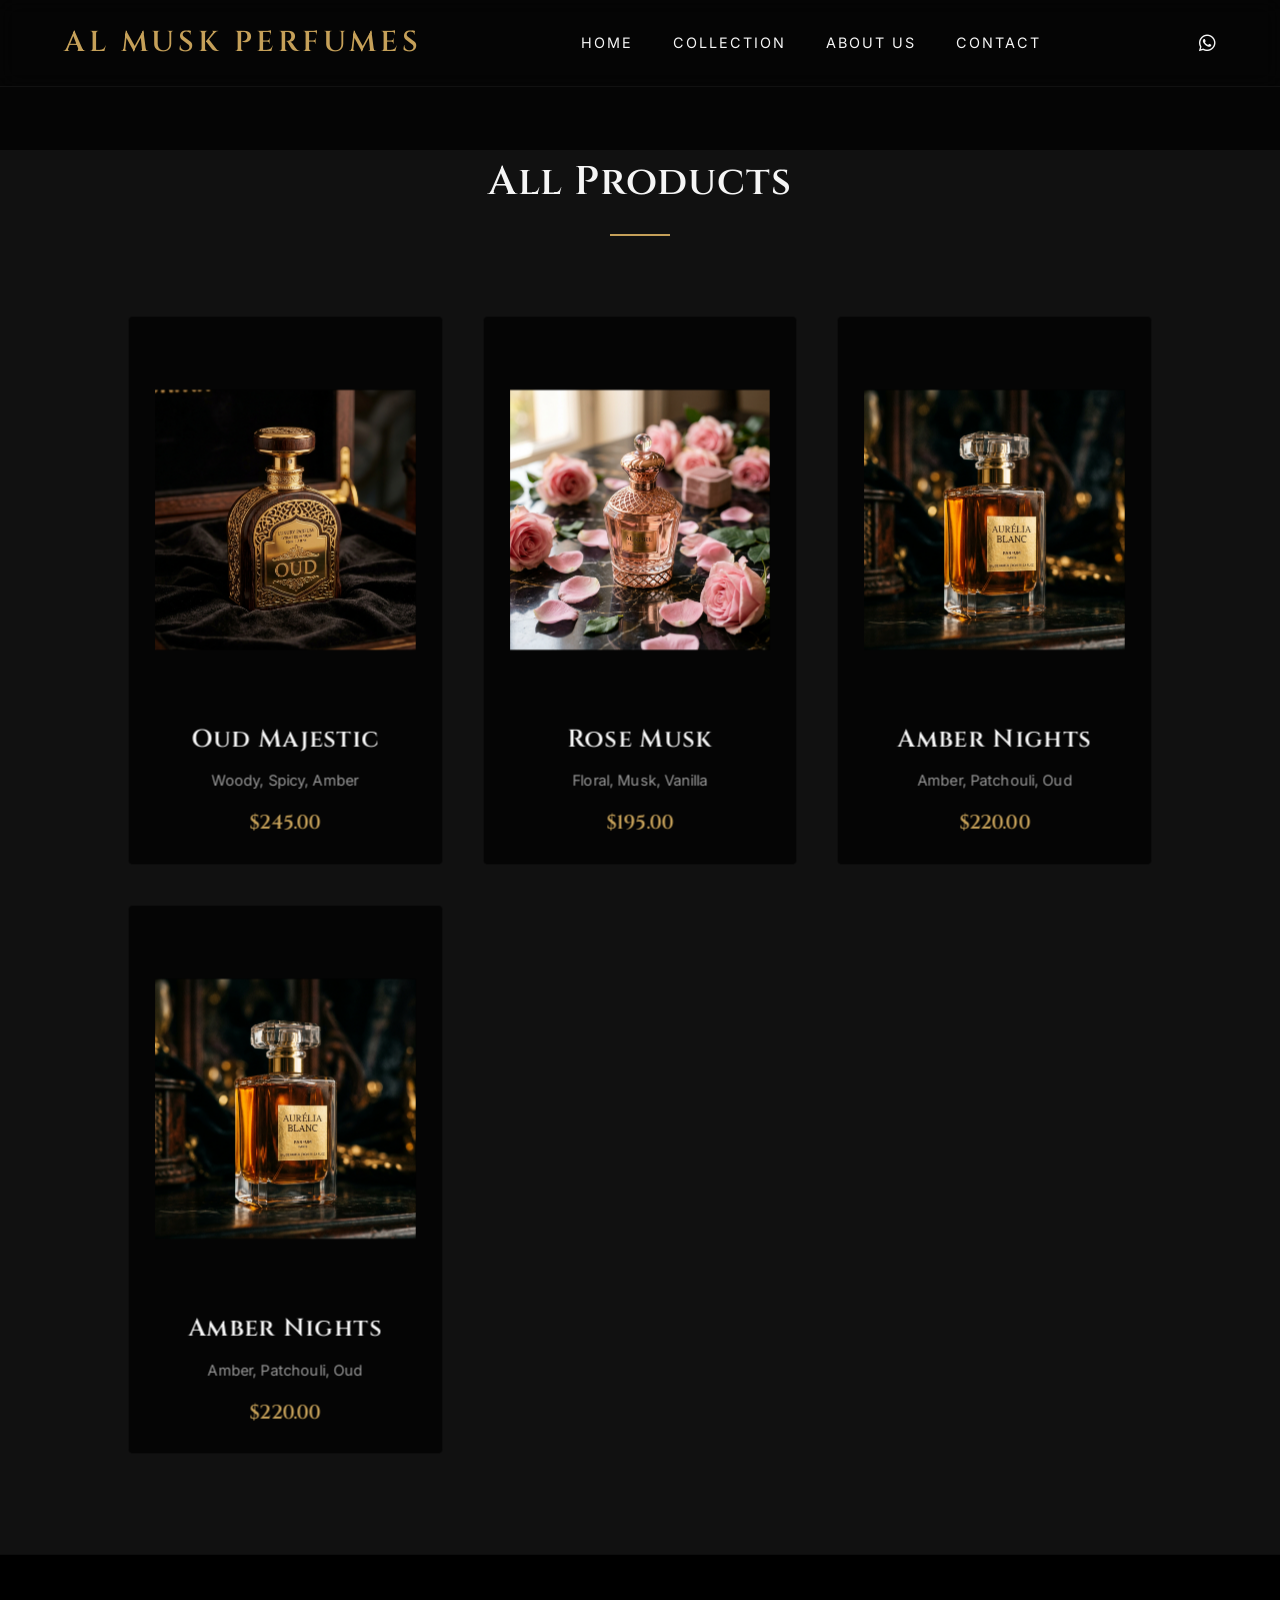
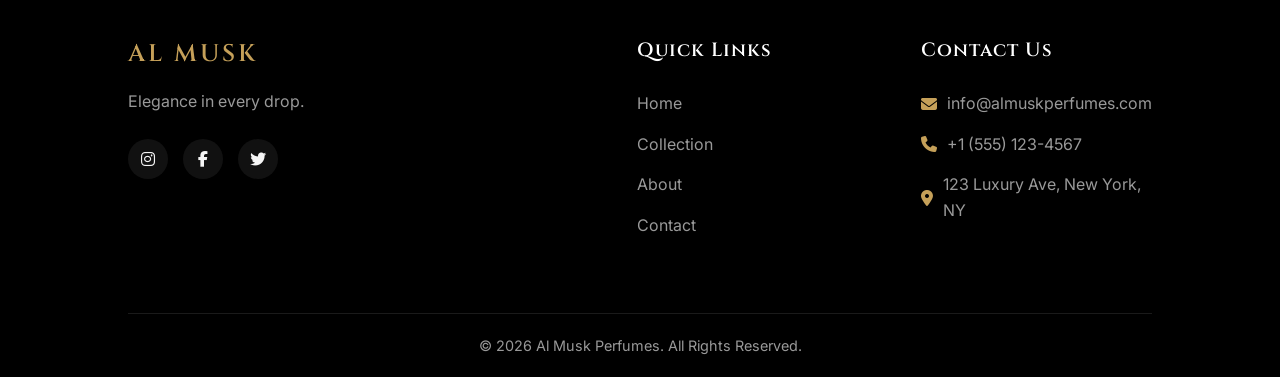
==== products.html @ a2b6ad7c "updated" ====
<!DOCTYPE html>
<html lang="en">

<head>
    <meta charset="UTF-8">
    <meta name="viewport" content="width=device-width, initial-scale=1.0">
    <title>Our Collection | Al Musk Perfumes</title>
    <meta name="description" content="Explore the full collection of luxury fragrances by Al Musk Perfumes.">
    <link rel="stylesheet" href="style.css">
    <link rel="preconnect" href="https://fonts.googleapis.com">
    <link rel="preconnect" href="https://fonts.gstatic.com" crossorigin>
    <link
        href="https://fonts.googleapis.com/css2?family=Cinzel:wght@400;600;700&family=Inter:wght@300;400;500&display=swap"
        rel="stylesheet">
    <link rel="stylesheet" href="https://cdnjs.cloudflare.com/ajax/libs/font-awesome/6.4.0/css/all.min.css">
    <style>
        .collection-page {
            padding-top: 150px;
            min-height: 100vh;
        }
    </style>
</head>

<body>
    <!-- Preloader -->
    <div id="preloader">
        <div class="loader-content">
            <img src="assets/almusklogo.png" alt="Al Musk Logo" class="loader-logo">
            <div class="loader-bar"></div>
        </div>
    </div>

    <header class="navbar">
        <div class="logo">
            <h1>AL MUSK PERFUMES</h1>
        </div>
        <nav>
            <ul class="nav-links">
                <li><a href="index.html#home">Home</a></li>
                <li><a href="products.html">Collection</a></li>
                <li><a href="index.html#about">About Us</a></li>
                <li><a href="#contact">Contact</a></li>
            </ul>
        </nav>
        <div class="nav-icons">
            <a href="https://wa.me/8547011568" target="_blank" class="whatsapp-nav-icon" title="Chat on WhatsApp"><i
                    class="fa-brands fa-whatsapp"></i></a>
            <div class="hamburger">
                <div class="line"></div>
                <div class="line"></div>
                <div class="line"></div>
            </div>
        </div>
    </header>

    <main class="collection-page">
        <section id="collection" class="products" style="padding-top: 0;">
            <div class="section-header">
                <h2>All Products</h2>
                <div class="divider"></div>
            </div>

            <!-- No data-limit, so it will show all products -->
            <div id="product-grid" class="product-grid">
                <!-- Products will be dynamically loaded here from data.json -->
            </div>
        </section>

        <!-- Product Modal -->
        <div class="modal" id="productModal">
            <div class="modal-content">
                <span class="close-modal">&times;</span>
                <div class="modal-body">
                    <div class="modal-image">
                        <img src="" alt="Product Image" id="modalImg">
                    </div>
                    <div class="modal-details">
                        <h2 id="modalTitle">Product Title</h2>
                        <p class="notes" id="modalNotes">Notes</p>
                        <p class="price" id="modalPrice">$0.00</p>
                        <div class="divider" style="margin: 15px 0; width: 40px;"></div>
                        <p class="description" id="modalDesc">Description goes here.</p>
                        <a href="#" id="modalOrderBtn" target="_blank" class="btn primary-btn whatsapp-btn"><i
                                class="fa-brands fa-whatsapp"></i> Order Now</a>
                    </div>
                </div>
            </div>
        </div>
    </main>

    <footer id="contact">
        <div class="footer-content">
            <div class="footer-brand">
                <h2>AL MUSK</h2>
                <p>Elegance in every drop.</p>
                <div class="social-links">
                    <a href="#"><i class="fa-brands fa-instagram"></i></a>
                    <a href="#"><i class="fa-brands fa-facebook-f"></i></a>
                    <a href="#"><i class="fa-brands fa-twitter"></i></a>
                </div>
            </div>
            <div class="footer-links">
                <h3>Quick Links</h3>
                <ul>
                    <li><a href="index.html#home">Home</a></li>
                    <li><a href="index.html#collection">Collection</a></li>
                    <li><a href="index.html#about">About</a></li>
                    <li><a href="#contact">Contact</a></li>
                </ul>
            </div>
            <div class="footer-contact">
                <h3>Contact Us</h3>
                <p><i class="fa-solid fa-envelope"></i> info@almuskperfumes.com</p>
                <p><i class="fa-solid fa-phone"></i> +1 (555) 123-4567</p>
                <p><i class="fa-solid fa-location-dot"></i> 123 Luxury Ave, New York, NY</p>
            </div>
        </div>
        <div class="footer-bottom">
            <p>&copy; 2026 Al Musk Perfumes. All Rights Reserved.</p>
        </div>
    </footer>

    <script src="script.js"></script>
</body>

</html>
---- style.css ----
:root {
    --bg-color: #050505;
    --surface-color: #111111;
    --primary-gold: #c5a059;
    --secondary-gold: #e6c57a;
    --text-main: #f5f5f5;
    --text-muted: #999999;
    --font-heading: 'Cinzel', serif;
    --font-body: 'Inter', sans-serif;
    --transition: all 0.3s cubic-bezier(0.25, 0.46, 0.45, 0.94);
}

* {
    margin: 0;
    padding: 0;
    box-sizing: border-box;
}

html {
    scroll-behavior: smooth;
}

body {
    background-color: var(--bg-color);
    color: var(--text-main);
    font-family: var(--font-body);
    line-height: 1.6;
    overflow-x: hidden;
}

/* Typography */
h1, h2, h3, h4, h5, h6 {
    font-family: var(--font-heading);
    font-weight: 600;
    letter-spacing: 1px;
}

a {
    text-decoration: none;
    color: var(--text-main);
    transition: var(--transition);
}

ul {
    list-style: none;
}

/* Buttons */
.btn {
    display: inline-block;
    padding: 12px 32px;
    font-family: var(--font-body);
    font-size: 0.9rem;
    font-weight: 500;
    text-transform: uppercase;
    letter-spacing: 2px;
    cursor: pointer;
    transition: var(--transition);
    border: none;
    position: relative;
    overflow: hidden;
}

.primary-btn {
    background: linear-gradient(135deg, var(--primary-gold), var(--secondary-gold));
    color: #000;
}

.primary-btn:hover {
    transform: translateY(-3px);
    box-shadow: 0 10px 20px rgba(197, 160, 89, 0.2);
}

.secondary-btn {
    background: transparent;
    color: var(--primary-gold);
    border: 1px solid var(--primary-gold);
}

.secondary-btn:hover {
    background: var(--primary-gold);
    color: #000;
}

.outline-btn {
    background: transparent;
    color: var(--text-main);
    border: 1px solid var(--text-main);
}

.outline-btn:hover {
    border-color: var(--primary-gold);
    color: var(--primary-gold);
}

/* Navbar */
.navbar {
    position: fixed;
    top: 0;
    width: 100%;
    display: flex;
    justify-content: space-between;
    align-items: center;
    padding: 20px 5%;
    z-index: 1000;
    transition: var(--transition);
    background: rgba(5, 5, 5, 0.8);
    backdrop-filter: blur(10px);
    border-bottom: 1px solid rgba(255, 255, 255, 0.05);
}

.navbar.scrolled {
    padding: 15px 5%;
    background: rgba(5, 5, 5, 0.95);
    box-shadow: 0 5px 20px rgba(0, 0, 0, 0.5);
}

.logo h1 {
    font-size: 1.8rem;
    color: var(--primary-gold);
    letter-spacing: 4px;
}

.nav-links {
    display: flex;
    gap: 40px;
}

.nav-links a {
    font-size: 0.9rem;
    text-transform: uppercase;
    letter-spacing: 2px;
    position: relative;
}

.nav-links a::after {
    content: '';
    position: absolute;
    bottom: -5px;
    left: 0;
    width: 0;
    height: 1px;
    background: var(--primary-gold);
    transition: var(--transition);
}

.nav-links a:hover::after {
    width: 100%;
}

.nav-links a:hover {
    color: var(--primary-gold);
}

.nav-icons {
    display: flex;
    gap: 20px;
    align-items: center;
    font-size: 1.2rem;
}

.nav-icons i {
    cursor: pointer;
    transition: var(--transition);
}

.nav-icons a {
    color: var(--text-main);
}

.nav-icons i:hover,
.nav-icons a:hover i {
    color: #25D366; /* WhatsApp green */
}

.hamburger {
    display: none;
    flex-direction: column;
    gap: 5px;
    cursor: pointer;
}

.hamburger .line {
    width: 25px;
    height: 2px;
    background: var(--text-main);
    transition: var(--transition);
}

/* Hero Section */
.hero {
    min-height: 100vh;
    display: flex;
    align-items: center;
    justify-content: space-between;
    padding: 0 10%;
    padding-top: 80px;
    position: relative;
    overflow: hidden;
}

.hero::before {
    content: '';
    position: absolute;
    top: -20%;
    right: -10%;
    width: 600px;
    height: 600px;
    background: radial-gradient(circle, rgba(197, 160, 89, 0.1) 0%, rgba(5, 5, 5, 0) 70%);
    border-radius: 50%;
    z-index: -1;
}

.hero-content {
    flex: 1;
    max-width: 600px;
    animation: fadeUp 1s ease forwards;
}

.hero-content .subtitle {
    display: block;
    color: var(--primary-gold);
    text-transform: uppercase;
    letter-spacing: 4px;
    margin-bottom: 20px;
    font-size: 0.9rem;
}

.hero-content h2 {
    font-size: 4.5rem;
    line-height: 1.1;
    margin-bottom: 30px;
    background: linear-gradient(to right, #fff, #a0a0a0);
    -webkit-background-clip: text;
    background-clip: text;
    -webkit-text-fill-color: transparent;
}

.hero-content p {
    color: var(--text-muted);
    font-size: 1.1rem;
    margin-bottom: 40px;
    max-width: 450px;
}

.hero-image {
    flex: 1;
    display: flex;
    justify-content: center;
    align-items: center;
    position: relative;
    animation: float 6s ease-in-out infinite;
}

.hero-image img {
    max-width: 100%;
    height: auto;
    object-fit: contain;
    max-height: 80vh;
    filter: drop-shadow(0 20px 30px rgba(0, 0, 0, 0.5));
}

.glow-effect {
    position: absolute;
    width: 300px;
    height: 300px;
    background: rgba(197, 160, 89, 0.15);
    filter: blur(80px);
    border-radius: 50%;
    z-index: -1;
}

/* Products Section */
.products {
    padding: 100px 10%;
    background-color: var(--surface-color);
}

.section-header {
    text-align: center;
    margin-bottom: 80px;
}

.section-header h2 {
    font-size: 2.5rem;
    margin-bottom: 20px;
}

.divider {
    width: 60px;
    height: 2px;
    background: var(--primary-gold);
    margin: 0 auto;
}

.product-grid {
    display: grid;
    grid-template-columns: repeat(auto-fit, minmax(300px, 1fr));
    gap: 40px;
}

.product-card {
    background: var(--bg-color);
    padding: 30px;
    border-radius: 5px;
    transition: var(--transition);
    border: 1px solid rgba(255, 255, 255, 0.03);
    position: relative;
}

.product-card:hover {
    transform: translateY(-10px);
    border-color: rgba(197, 160, 89, 0.3);
    box-shadow: 0 20px 40px rgba(0, 0, 0, 0.4);
}

.product-img-wrapper {
    position: relative;
    width: 100%;
    height: 350px;
    display: flex;
    justify-content: center;
    align-items: center;
    margin-bottom: 20px;
    overflow: hidden;
}

.product-img-wrapper img {
    max-width: 100%;
    max-height: 100%;
    object-fit: contain;
    transition: transform 0.5s ease;
}

.product-card:hover .product-img-wrapper img {
    transform: scale(1.05);
}

.overlay {
    position: absolute;
    top: 0;
    left: 0;
    width: 100%;
    height: 100%;
    background: rgba(0, 0, 0, 0.6);
    display: flex;
    justify-content: center;
    align-items: center;
    opacity: 0;
    transition: var(--transition);
}

.product-card:hover .overlay {
    opacity: 1;
}

.product-info {
    text-align: center;
}

.product-info h3 {
    font-size: 1.5rem;
    margin-bottom: 10px;
}

.product-info .notes {
    color: var(--text-muted);
    font-size: 0.9rem;
    margin-bottom: 15px;
}

.product-info .price {
    color: var(--primary-gold);
    font-weight: 600;
    font-size: 1.2rem;
    font-family: var(--font-heading);
}

/* About Section */
.about {
    padding: 120px 10%;
    text-align: center;
    background: linear-gradient(rgba(5, 5, 5, 0.9), rgba(5, 5, 5, 0.9)), url('assets/hero_perfume.png') center/cover fixed;
}

.about-content {
    max-width: 800px;
    margin: 0 auto;
}

.about-content h2 {
    font-size: 3rem;
    margin-bottom: 30px;
    color: var(--primary-gold);
}

.about-content p {
    font-size: 1.2rem;
    color: var(--text-main);
    margin-bottom: 40px;
    line-height: 1.8;
}

/* Footer */
footer {
    background-color: #000;
    padding: 80px 10% 20px;
    border-top: 1px solid rgba(255, 255, 255, 0.05);
}

.footer-content {
    display: grid;
    grid-template-columns: 2fr 1fr 1fr;
    gap: 60px;
    margin-bottom: 60px;
}

.footer-brand h2 {
    color: var(--primary-gold);
    letter-spacing: 3px;
    margin-bottom: 15px;
}

.footer-brand p {
    color: var(--text-muted);
    margin-bottom: 25px;
}

.social-links {
    display: flex;
    gap: 15px;
}

.social-links a {
    display: flex;
    justify-content: center;
    align-items: center;
    width: 40px;
    height: 40px;
    border-radius: 50%;
    background: var(--surface-color);
    color: var(--text-main);
}

.social-links a:hover {
    background: var(--primary-gold);
    color: #000;
}

.footer-links h3, .footer-contact h3 {
    font-size: 1.2rem;
    margin-bottom: 25px;
    color: #fff;
}

.footer-links ul li {
    margin-bottom: 15px;
}

.footer-links ul li a {
    color: var(--text-muted);
}

.footer-links ul li a:hover {
    color: var(--primary-gold);
    padding-left: 5px;
}

.footer-contact p {
    color: var(--text-muted);
    margin-bottom: 15px;
    display: flex;
    align-items: center;
    gap: 10px;
}

.footer-contact i {
    color: var(--primary-gold);
}

.footer-bottom {
    text-align: center;
    padding-top: 20px;
    border-top: 1px solid rgba(255, 255, 255, 0.1);
    color: var(--text-muted);
    font-size: 0.9rem;
}

/* Animations */
@keyframes fadeUp {
    from {
        opacity: 0;
        transform: translateY(30px);
    }
    to {
        opacity: 1;
        transform: translateY(0);
    }
}

@keyframes float {
    0% { transform: translateY(0px); }
    50% { transform: translateY(-15px); }
    100% { transform: translateY(0px); }
}

/* Responsive */
@media (max-width: 992px) {
    .nav-links {
        position: fixed;
        top: 0;
        right: -100%;
        width: 100%;
        height: 100vh;
        background: var(--bg-color);
        flex-direction: column;
        justify-content: center;
        align-items: center;
        transition: 0.5s ease;
    }
    
    .nav-links.active {
        right: 0;
    }
    
    .hamburger {
        display: flex;
        z-index: 1001;
    }
    
    .hamburger.active .line:nth-child(1) {
        transform: translateY(7px) rotate(45deg);
    }
    
    .hamburger.active .line:nth-child(2) {
        opacity: 0;
    }
    
    .hamburger.active .line:nth-child(3) {
        transform: translateY(-7px) rotate(-45deg);
    }

    .hero {
        flex-direction: column;
        text-align: center;
        padding-top: 120px;
    }
    
    .hero-content {
        margin-bottom: 50px;
    }
    
    .hero-content h2 {
        font-size: 3.5rem;
    }
    
    .hero-content p {
        margin: 0 auto 40px;
    }
    
    .footer-content {
        grid-template-columns: 1fr 1fr;
    }
}

@media (max-width: 768px) {
    .hero-content h2 {
        font-size: 2.5rem;
    }
    
    .footer-content {
        grid-template-columns: 1fr;
    }
}

/* Preloader Styles */
#preloader {
    position: fixed;
    top: 0;
    left: 0;
    width: 100%;
    height: 100%;
    background-color: var(--bg-color);
    z-index: 9999;
    display: flex;
    justify-content: center;
    align-items: center;
    transition: opacity 0.8s ease, visibility 0.8s ease;
}

.loader-content {
    text-align: center;
}

.loader-logo {
    max-width: 200px;
    height: auto;
    margin-bottom: 30px;
    animation: pulse 2s infinite ease-in-out;
}

.loader-bar {
    width: 0;
    height: 2px;
    background: linear-gradient(90deg, transparent, var(--primary-gold), transparent);
    animation: loadBar 1.5s ease forwards;
}

@keyframes loadBar {
    0% { width: 0; opacity: 0; }
    50% { opacity: 1; }
    100% { width: 200px; opacity: 0; }
}

@keyframes pulse {
    0%, 100% { opacity: 1; transform: scale(1); }
    50% { opacity: 0.6; transform: scale(0.98); }
}

/* 3D Tilt Effect Utilities */
.product-card {
    transform-style: preserve-3d;
    perspective: 1000px;
    /* transition removed on hover to allow JS control */
}

.product-img-wrapper {
    transform: translateZ(30px);
}

.product-info {
    transform: translateZ(20px);
}

/* Dedicated Product Page Styles */
.product-page {
    padding: 150px 10% 100px;
    min-height: 100vh;
}

.product-container {
    display: flex;
    flex-wrap: wrap;
    gap: 60px;
    max-width: 1200px;
    margin: 0 auto;
}

.product-gallery {
    flex: 1;
    min-width: 300px;
    display: flex;
    justify-content: center;
    align-items: center;
    background: radial-gradient(circle, rgba(197, 160, 89, 0.05) 0%, transparent 70%);
    padding: 40px;
    border-radius: 10px;
}

.product-gallery img {
    max-width: 100%;
    max-height: 500px;
    object-fit: contain;
    filter: drop-shadow(0 20px 40px rgba(0,0,0,0.6));
    animation: float 6s ease-in-out infinite;
}

.product-details {
    flex: 1;
    min-width: 300px;
    display: flex;
    flex-direction: column;
    justify-content: center;
}

.product-details h1 {
    font-size: 3rem;
    color: var(--primary-gold);
    margin-bottom: 10px;
}

.product-details .price {
    font-size: 2rem;
    font-family: var(--font-heading);
    color: #fff;
    margin-bottom: 20px;
}

.product-details .description {
    color: var(--text-main);
    line-height: 1.8;
    font-size: 1.1rem;
    margin-bottom: 40px;
}

.scent-pyramid {
    background-color: var(--surface-color);
    padding: 30px;
    border-radius: 8px;
    border: 1px solid rgba(255, 255, 255, 0.05);
    margin-bottom: 40px;
}

.scent-pyramid h3 {
    color: var(--secondary-gold);
    margin-bottom: 20px;
    font-size: 1.3rem;
}

.scent-pyramid ul li {
    margin-bottom: 15px;
    color: var(--text-muted);
}

.scent-pyramid ul li strong {
    color: var(--text-main);
    display: inline-block;
    width: 120px;
}

.product-details .actions {
    display: flex;
    gap: 20px;
    flex-wrap: wrap;
}

.whatsapp-btn {
    background: #25D366; /* WhatsApp brand color */
    color: white;
    display: inline-flex;
    align-items: center;
    justify-content: center;
    gap: 10px;
    font-weight: 600;
}

.whatsapp-btn:hover {
    background: #128C7E;
    color: white;
}

@media (max-width: 768px) {
    .product-page {
        padding-top: 120px;
    }
    .product-details h1 {
        font-size: 2.2rem;
    }
}

/* Modal Styles */
.modal {
    display: none;
    position: fixed;
    z-index: 2000;
    left: 0;
    top: 0;
    width: 100%;
    height: 100%;
    background-color: rgba(0, 0, 0, 0.8);
    backdrop-filter: blur(5px);
    opacity: 0;
    transition: opacity 0.3s ease;
}

.modal.show {
    display: flex;
    justify-content: center;
    align-items: center;
    opacity: 1;
}

.modal-content {
    background-color: var(--surface-color);
    border: 1px solid rgba(197, 160, 89, 0.3);
    border-radius: 10px;
    width: 90%;
    max-width: 900px;
    position: relative;
    transform: translateY(-50px);
    transition: transform 0.4s cubic-bezier(0.25, 0.46, 0.45, 0.94);
    overflow: hidden;
    box-shadow: 0 25px 50px rgba(0,0,0,0.5);
}

.modal.show .modal-content {
    transform: translateY(0);
}

.close-modal {
    position: absolute;
    top: 15px;
    right: 20px;
    color: var(--text-muted);
    font-size: 28px;
    font-weight: bold;
    cursor: pointer;
    z-index: 10;
    transition: var(--transition);
}

.close-modal:hover {
    color: var(--primary-gold);
}

.modal-body {
    display: flex;
    flex-wrap: wrap;
}

.modal-image {
    flex: 1;
    min-width: 300px;
    background-color: var(--bg-color);
    padding: 40px;
    display: flex;
    justify-content: center;
    align-items: center;
}

.modal-image img {
    max-width: 100%;
    max-height: 400px;
    object-fit: contain;
    filter: drop-shadow(0 10px 20px rgba(0,0,0,0.5));
}

.modal-details {
    flex: 1;
    min-width: 300px;
    padding: 50px 40px;
    display: flex;
    flex-direction: column;
    justify-content: center;
}

.modal-details h2 {
    font-size: 2.2rem;
    color: var(--primary-gold);
    margin-bottom: 10px;
}

.modal-details .notes {
    color: var(--text-muted);
    font-style: italic;
    margin-bottom: 20px;
}

.modal-details .price {
    font-size: 1.8rem;
    font-family: var(--font-heading);
    color: #fff;
    margin-bottom: 20px;
}

.modal-details .description {
    color: var(--text-main);
    line-height: 1.8;
    margin-bottom: 30px;
}

@media (max-width: 768px) {
    .modal-details {
        padding: 30px 20px;
    }
    .modal-image {
        padding: 20px;
    }
    .modal-image img {
        max-height: 250px;
    }
}
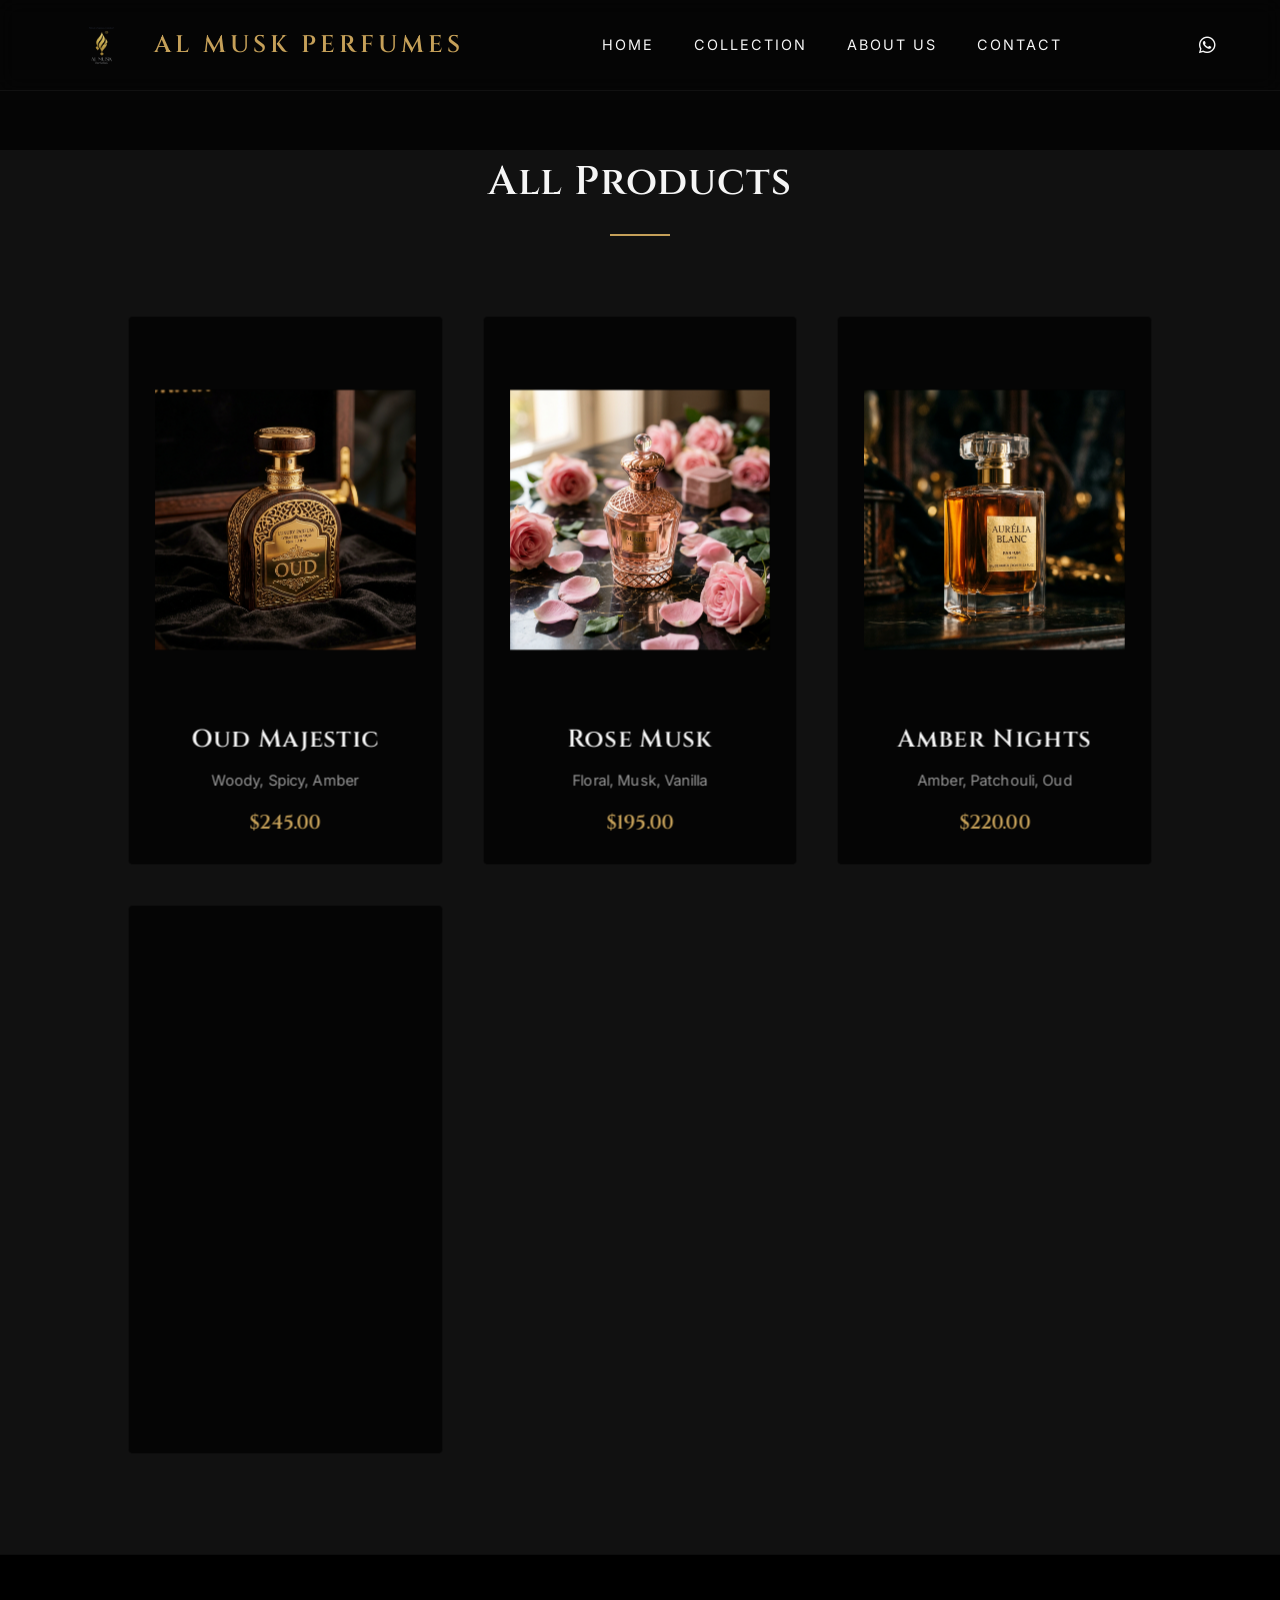
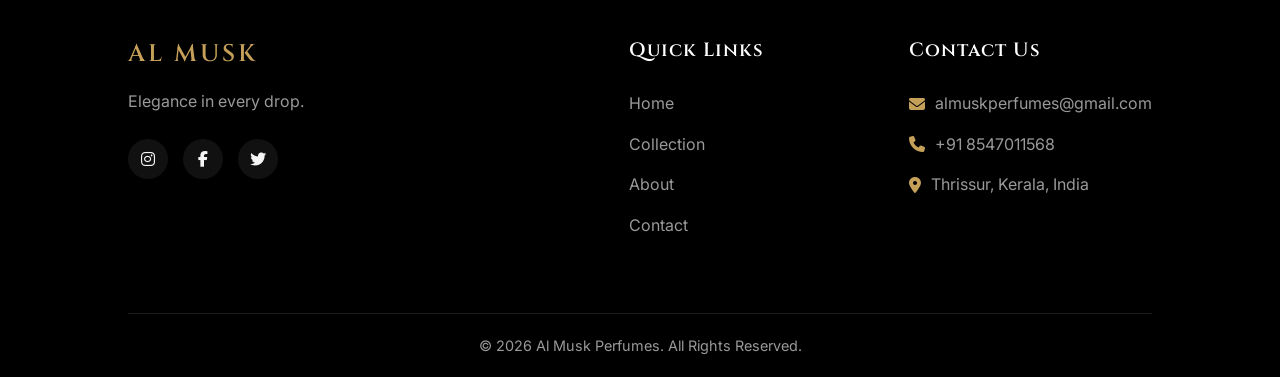
==== commit bb7822b8: "updated" ====
--- a/products.html
+++ b/products.html
@@ -32,6 +32,7 @@
 
     <header class="navbar">
         <div class="logo">
+            <img src="assets/almusklogo.png" alt="Al Musk Perfumes Logo" class="nav-logo">
             <h1>AL MUSK PERFUMES</h1>
         </div>
         <nav>
@@ -110,9 +111,9 @@
             </div>
             <div class="footer-contact">
                 <h3>Contact Us</h3>
-                <p><i class="fa-solid fa-envelope"></i> info@almuskperfumes.com</p>
-                <p><i class="fa-solid fa-phone"></i> +1 (555) 123-4567</p>
-                <p><i class="fa-solid fa-location-dot"></i> 123 Luxury Ave, New York, NY</p>
+                <p><i class="fa-solid fa-envelope"></i> almuskperfumes@gmail.com</p>
+                <p><i class="fa-solid fa-phone"></i> +91 8547011568</p>
+                <p><i class="fa-solid fa-location-dot"></i> Thrissur, Kerala, India</p>
             </div>
         </div>
         <div class="footer-bottom">
--- a/style.css
+++ b/style.css
@@ -115,10 +115,23 @@
     box-shadow: 0 5px 20px rgba(0, 0, 0, 0.5);
 }
 
+.logo {
+    display: flex;
+    align-items: center;
+    gap: 15px; /* Space between image and text */
+}
+
 .logo h1 {
-    font-size: 1.8rem;
+    font-size: 1.5rem; /* Slightly smaller to match the 50px image height nicely */
     color: var(--primary-gold);
     letter-spacing: 4px;
+    margin: 0;
+}
+
+.nav-logo {
+    max-height: 50px; /* Adjust height to fit the navbar nicely */
+    width: auto;
+    object-fit: contain;
 }
 
 .nav-links {
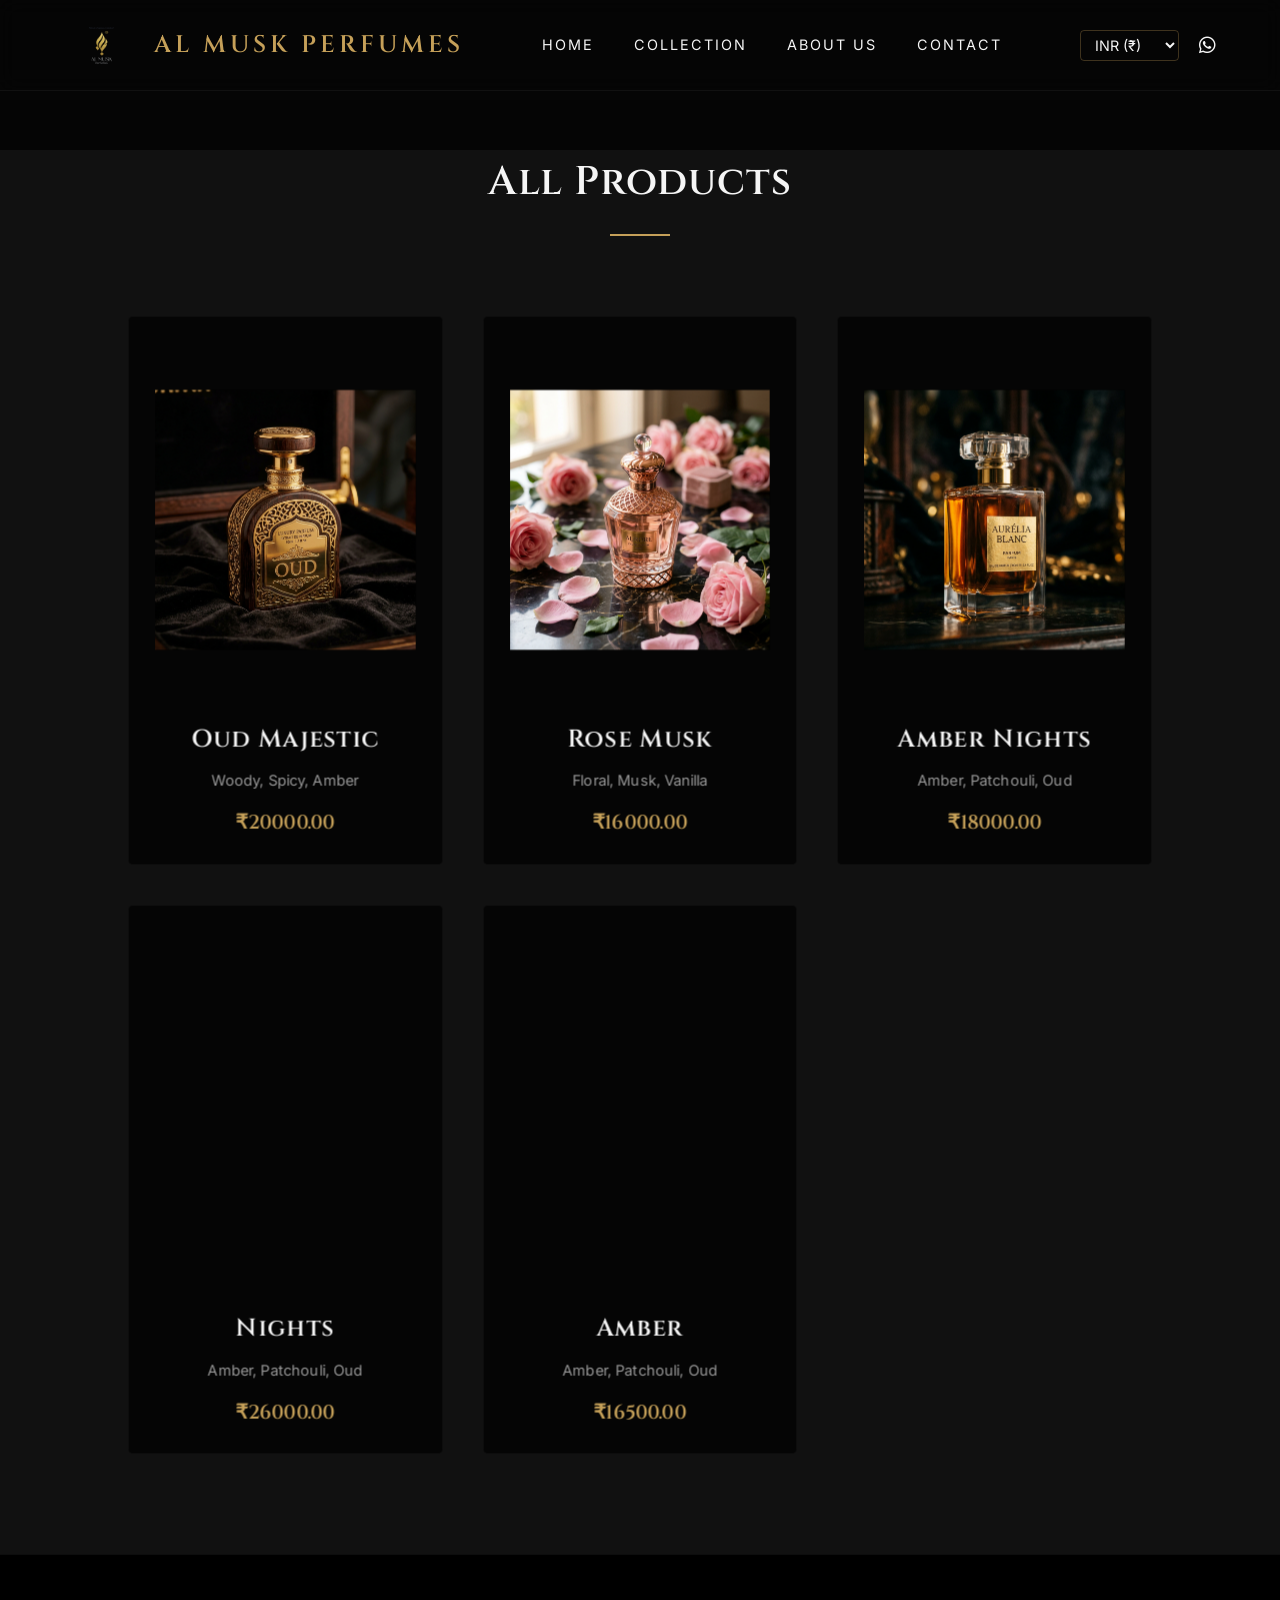
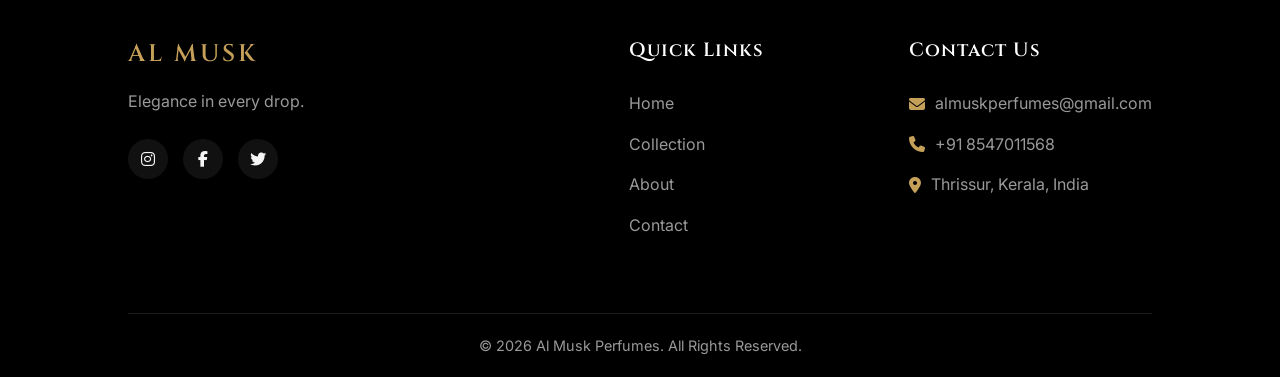
==== commit db3081cb: "updated" ====
--- a/products.html
+++ b/products.html
@@ -44,6 +44,12 @@
             </ul>
         </nav>
         <div class="nav-icons">
+            <select id="currency-selector" class="currency-selector">
+                <option value="INR">INR (₹)</option>
+                <option value="USD">USD ($)</option>
+                <option value="AED">AED (د.إ)</option>
+                <option value="EUR">EUR (€)</option>
+            </select>
             <a href="https://wa.me/8547011568" target="_blank" class="whatsapp-nav-icon" title="Chat on WhatsApp"><i
                     class="fa-brands fa-whatsapp"></i></a>
             <div class="hamburger">
--- a/style.css
+++ b/style.css
@@ -165,6 +165,28 @@
     color: var(--primary-gold);
 }
 
+.currency-selector {
+    background: transparent;
+    color: var(--text-main);
+    border: 1px solid rgba(197, 160, 89, 0.3);
+    padding: 5px 10px;
+    border-radius: 4px;
+    font-family: var(--font-body);
+    font-size: 0.9rem;
+    cursor: pointer;
+    outline: none;
+    transition: var(--transition);
+}
+
+.currency-selector:hover, .currency-selector:focus {
+    border-color: var(--primary-gold);
+}
+
+.currency-selector option {
+    background: #050505; /* Match theme background */
+    color: var(--text-main);
+}
+
 .nav-icons {
     display: flex;
     gap: 20px;
@@ -412,6 +434,55 @@
     color: var(--text-main);
     margin-bottom: 40px;
     line-height: 1.8;
+}
+/* Feedback Section */
+.feedback {
+    padding: 100px 10%;
+    background-color: var(--surface-color);
+}
+
+.feedback-content {
+    max-width: 600px;
+    margin: 0 auto;
+    text-align: center;
+}
+
+.comment-form {
+    display: flex;
+    flex-direction: column;
+    gap: 20px;
+    margin-top: 40px;
+}
+
+.comment-form input,
+.comment-form textarea {
+    width: 100%;
+    padding: 15px 20px;
+    background-color: var(--bg-color);
+    border: 1px solid rgba(255, 255, 255, 0.1);
+    border-radius: 5px;
+    color: var(--text-main);
+    font-family: var(--font-body);
+    font-size: 1rem;
+    transition: var(--transition);
+}
+
+.comment-form input:focus,
+.comment-form textarea:focus {
+    outline: none;
+    border-color: var(--primary-gold);
+    box-shadow: 0 0 10px rgba(197, 160, 89, 0.2);
+}
+
+.comment-form textarea {
+    resize: vertical;
+}
+
+.comment-form button {
+    align-self: center;
+    padding: 15px 40px;
+    font-size: 1.1rem;
+    cursor: pointer;
 }
 
 /* Footer */
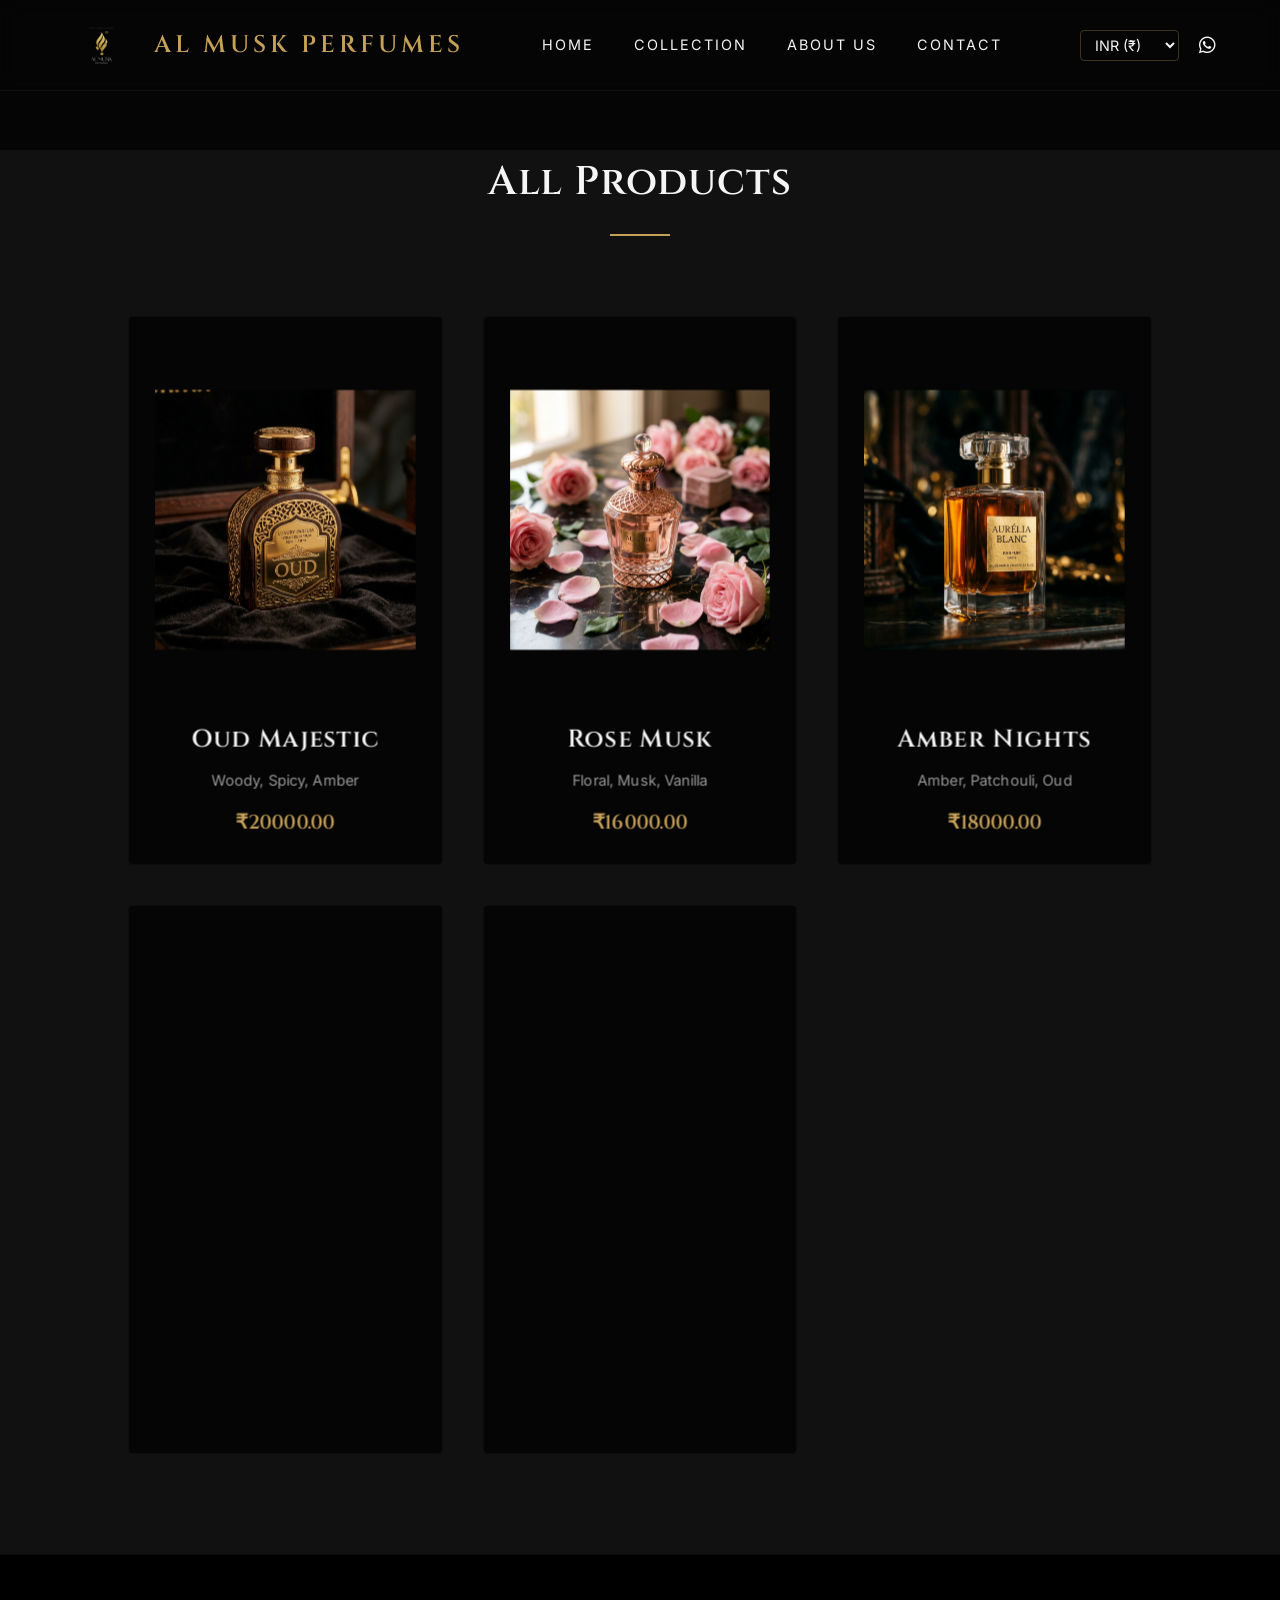
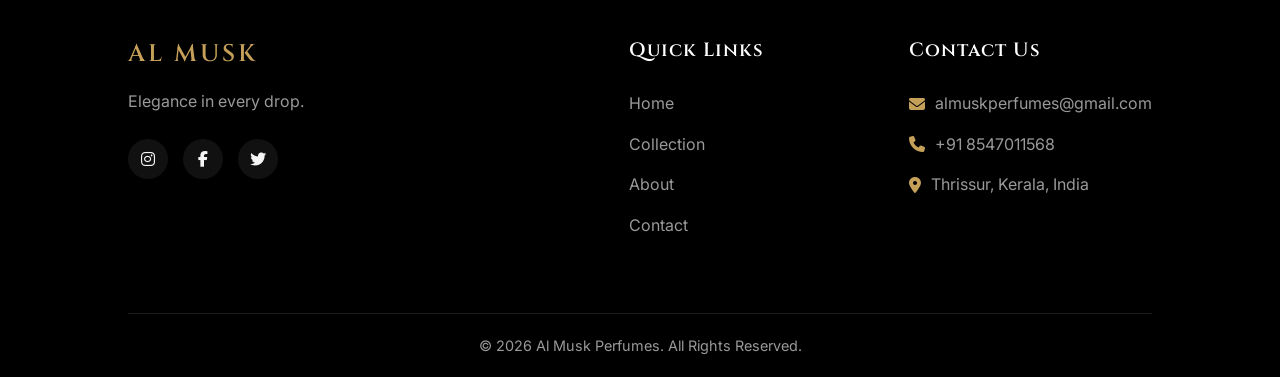
==== commit 81721e84: "updated" ====
--- a/products.html
+++ b/products.html
@@ -13,6 +13,7 @@
         href="https://fonts.googleapis.com/css2?family=Cinzel:wght@400;600;700&family=Inter:wght@300;400;500&display=swap"
         rel="stylesheet">
     <link rel="stylesheet" href="https://cdnjs.cloudflare.com/ajax/libs/font-awesome/6.4.0/css/all.min.css">
+    <link rel="icon" type="image/png" href="assets/almusklogo.png">
     <style>
         .collection-page {
             padding-top: 150px;
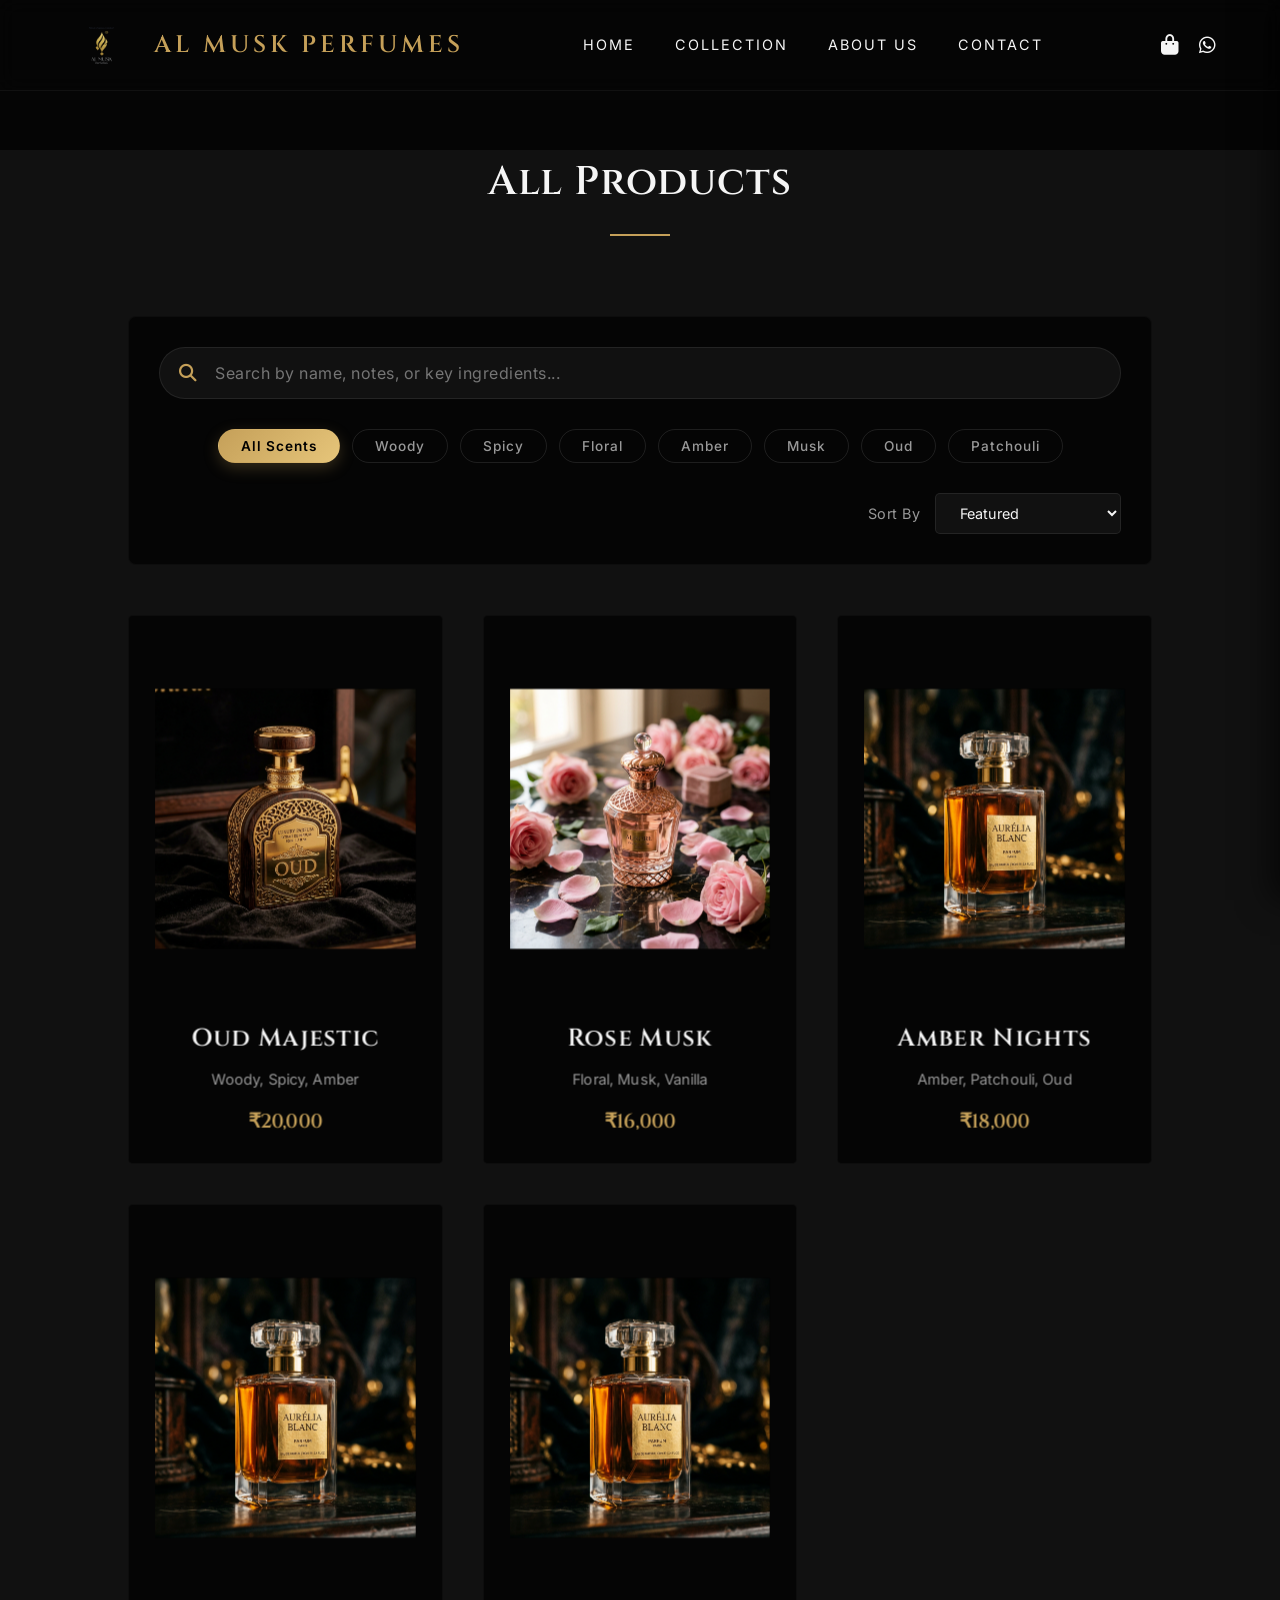
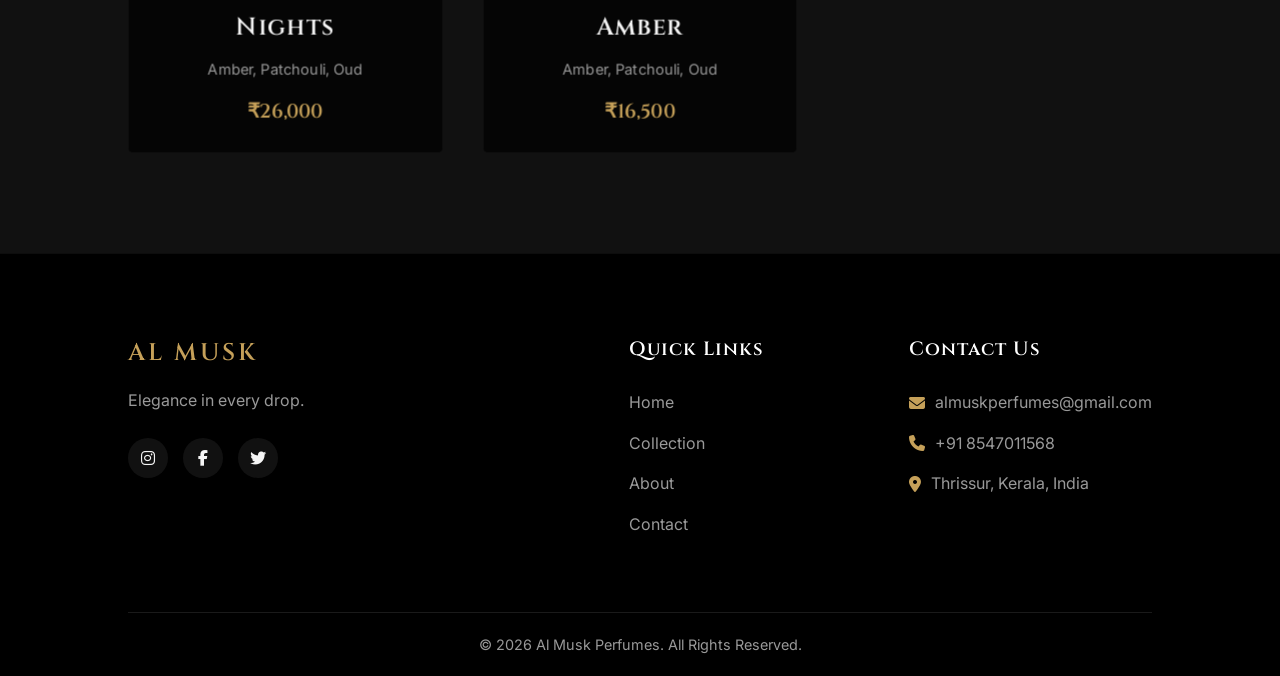
==== commit 10c39380: "updated" ====
--- a/products.html
+++ b/products.html
@@ -45,12 +45,10 @@
             </ul>
         </nav>
         <div class="nav-icons">
-            <select id="currency-selector" class="currency-selector">
-                <option value="INR">INR (₹)</option>
-                <option value="USD">USD ($)</option>
-                <option value="AED">AED (د.إ)</option>
-                <option value="EUR">EUR (€)</option>
-            </select>
+            <a href="#" class="cart-trigger" id="cartTrigger" title="Shopping Cart">
+                <i class="fa-solid fa-bag-shopping"></i>
+                <span class="cart-badge" id="cartBadge">0</span>
+            </a>
             <a href="https://wa.me/8547011568" target="_blank" class="whatsapp-nav-icon" title="Chat on WhatsApp"><i
                     class="fa-brands fa-whatsapp"></i></a>
             <div class="hamburger">
@@ -66,6 +64,37 @@
             <div class="section-header">
                 <h2>All Products</h2>
                 <div class="divider"></div>
+            </div>
+
+            <!-- Search, Filter & Sort Controls -->
+            <div class="collection-controls">
+                <div class="search-bar-wrapper">
+                    <i class="fa-solid fa-magnifying-glass search-icon"></i>
+                    <input type="text" id="searchInput" class="search-input" placeholder="Search by name, notes, or key ingredients...">
+                    <button class="clear-search-btn" id="clearSearchBtn">&times;</button>
+                </div>
+                
+                <div class="filter-chips-container">
+                    <button class="filter-chip active" data-filter="all">All Scents</button>
+                    <button class="filter-chip" data-filter="woody">Woody</button>
+                    <button class="filter-chip" data-filter="spicy">Spicy</button>
+                    <button class="filter-chip" data-filter="floral">Floral</button>
+                    <button class="filter-chip" data-filter="amber">Amber</button>
+                    <button class="filter-chip" data-filter="musk">Musk</button>
+                    <button class="filter-chip" data-filter="oud">Oud</button>
+                    <button class="filter-chip" data-filter="patchouli">Patchouli</button>
+                </div>
+                
+                <div class="sort-wrapper">
+                    <label for="sortSelect">Sort By</label>
+                    <select id="sortSelect" class="sort-select">
+                        <option value="default">Featured</option>
+                        <option value="price-low">Price: Low to High</option>
+                        <option value="price-high">Price: High to Low</option>
+                        <option value="name-az">Name: A to Z</option>
+                        <option value="name-za">Name: Z to A</option>
+                    </select>
+                </div>
             </div>
 
             <!-- No data-limit, so it will show all products -->
@@ -128,6 +157,36 @@
         </div>
     </footer>
 
+    <!-- Gold Dust Particle Canvas -->
+    <canvas id="gold-dust-canvas"></canvas>
+
+    <!-- Shopping Cart Drawer -->
+    <div class="cart-overlay" id="cartOverlay"></div>
+    <div class="cart-drawer" id="cartDrawer">
+        <div class="cart-header">
+            <h2>Your Cart</h2>
+            <button class="close-cart" id="closeCart">&times;</button>
+        </div>
+        <div class="cart-body" id="cartItemsContainer">
+            <!-- Dynamic Cart Items loaded from localStorage -->
+            <div class="empty-cart-message">
+                <i class="fa-solid fa-bag-shopping"></i>
+                <p>Your cart is empty.</p>
+                <a href="#collection" class="btn primary-btn close-cart-btn">Explore Collection</a>
+            </div>
+        </div>
+        <div class="cart-footer">
+            <div class="cart-total">
+                <span>Subtotal:</span>
+                <span id="cartSubtotal">₹0</span>
+            </div>
+            <button id="whatsappCheckoutBtn" class="btn primary-btn whatsapp-btn">
+                <i class="fa-brands fa-whatsapp"></i> Checkout via WhatsApp
+            </button>
+            <button id="clearCartBtn" class="btn outline-btn clear-cart-btn">Clear Cart</button>
+        </div>
+    </div>
+
     <script src="script.js"></script>
 </body>
 
--- a/style.css
+++ b/style.css
@@ -165,26 +165,39 @@
     color: var(--primary-gold);
 }
 
-.currency-selector {
-    background: transparent;
-    color: var(--text-main);
-    border: 1px solid rgba(197, 160, 89, 0.3);
-    padding: 5px 10px;
-    border-radius: 4px;
+.cart-trigger {
+    position: relative;
+    display: inline-flex;
+    justify-content: center;
+    align-items: center;
+    color: var(--text-main);
+    font-size: 1.25rem;
+    cursor: pointer;
+    transition: var(--transition);
+}
+
+.cart-trigger:hover {
+    color: var(--primary-gold);
+    transform: scale(1.1);
+}
+
+.cart-badge {
+    position: absolute;
+    top: -8px;
+    right: -10px;
+    background: linear-gradient(135deg, var(--primary-gold), var(--secondary-gold));
+    color: #000;
+    font-size: 0.7rem;
+    font-weight: 700;
     font-family: var(--font-body);
-    font-size: 0.9rem;
-    cursor: pointer;
-    outline: none;
-    transition: var(--transition);
-}
-
-.currency-selector:hover, .currency-selector:focus {
-    border-color: var(--primary-gold);
-}
-
-.currency-selector option {
-    background: #050505; /* Match theme background */
-    color: var(--text-main);
+    min-width: 18px;
+    height: 18px;
+    border-radius: 50%;
+    display: flex;
+    justify-content: center;
+    align-items: center;
+    padding: 0 4px;
+    box-shadow: 0 0 10px rgba(197, 160, 89, 0.4);
 }
 
 .nav-icons {
@@ -954,3 +967,425 @@
         max-height: 250px;
     }
 }
+
+/* --- LUXURY SCROLLBAR --- */
+::-webkit-scrollbar {
+    width: 8px;
+    height: 8px;
+}
+::-webkit-scrollbar-track {
+    background: #050505;
+}
+::-webkit-scrollbar-thumb {
+    background: linear-gradient(180deg, var(--surface-color), var(--primary-gold));
+    border-radius: 4px;
+}
+::-webkit-scrollbar-thumb:hover {
+    background: var(--secondary-gold);
+}
+
+/* --- GOLD DUST CANVAS --- */
+#gold-dust-canvas {
+    position: fixed;
+    top: 0;
+    left: 0;
+    width: 100vw;
+    height: 100vh;
+    pointer-events: none;
+    z-index: 9999;
+}
+
+/* --- LUXURY SHOPPING CART --- */
+.cart-overlay {
+    position: fixed;
+    top: 0;
+    left: 0;
+    width: 100%;
+    height: 100%;
+    background: rgba(0, 0, 0, 0.7);
+    backdrop-filter: blur(4px);
+    z-index: 1500;
+    opacity: 0;
+    visibility: hidden;
+    transition: var(--transition);
+}
+
+.cart-overlay.active {
+    opacity: 1;
+    visibility: visible;
+}
+
+.cart-drawer {
+    position: fixed;
+    top: 0;
+    right: -420px;
+    width: 420px;
+    max-width: 100%;
+    height: 100%;
+    background: rgba(11, 11, 11, 0.85);
+    backdrop-filter: blur(20px);
+    -webkit-backdrop-filter: blur(20px);
+    border-left: 1px solid rgba(197, 160, 89, 0.2);
+    box-shadow: -10px 0 30px rgba(0, 0, 0, 0.6);
+    z-index: 1501;
+    display: flex;
+    flex-direction: column;
+    transition: transform 0.4s cubic-bezier(0.25, 0.46, 0.45, 0.94);
+    transform: translateX(0);
+}
+
+.cart-drawer.active {
+    transform: translateX(-420px);
+}
+
+.cart-header {
+    padding: 30px;
+    display: flex;
+    justify-content: space-between;
+    align-items: center;
+    border-bottom: 1px solid rgba(255, 255, 255, 0.05);
+}
+
+.cart-header h2 {
+    font-size: 1.5rem;
+    color: var(--primary-gold);
+    letter-spacing: 2px;
+}
+
+.close-cart {
+    background: transparent;
+    border: none;
+    color: var(--text-muted);
+    font-size: 2rem;
+    cursor: pointer;
+    transition: var(--transition);
+}
+
+.close-cart:hover {
+    color: var(--primary-gold);
+}
+
+.cart-body {
+    flex: 1;
+    padding: 30px;
+    overflow-y: auto;
+    display: flex;
+    flex-direction: column;
+    gap: 20px;
+}
+
+.empty-cart-message {
+    text-align: center;
+    margin: auto;
+    color: var(--text-muted);
+}
+
+.empty-cart-message i {
+    font-size: 3rem;
+    color: rgba(197, 160, 89, 0.2);
+    margin-bottom: 20px;
+}
+
+.empty-cart-message p {
+    font-size: 1rem;
+    margin-bottom: 20px;
+    letter-spacing: 1px;
+}
+
+.cart-item {
+    display: flex;
+    gap: 15px;
+    padding-bottom: 20px;
+    border-bottom: 1px solid rgba(255, 255, 255, 0.05);
+    position: relative;
+}
+
+.cart-item-img {
+    width: 80px;
+    height: 80px;
+    background: var(--surface-color);
+    border-radius: 5px;
+    padding: 10px;
+    display: flex;
+    align-items: center;
+    justify-content: center;
+    border: 1px solid rgba(197, 160, 89, 0.1);
+}
+
+.cart-item-img img {
+    max-width: 100%;
+    max-height: 100%;
+    object-fit: contain;
+}
+
+.cart-item-details {
+    flex: 1;
+    display: flex;
+    flex-direction: column;
+    justify-content: space-between;
+}
+
+.cart-item-details h4 {
+    font-family: var(--font-heading);
+    font-size: 1rem;
+    color: #fff;
+    letter-spacing: 0.5px;
+    margin-bottom: 5px;
+}
+
+.cart-item-notes {
+    font-size: 0.75rem;
+    color: var(--text-muted);
+    margin-bottom: 8px;
+}
+
+.cart-item-price {
+    color: var(--primary-gold);
+    font-weight: 600;
+    font-size: 0.95rem;
+}
+
+.qty-control {
+    display: flex;
+    align-items: center;
+    gap: 12px;
+    margin-top: 5px;
+}
+
+.qty-btn {
+    width: 24px;
+    height: 24px;
+    border-radius: 55%;
+    border: 1px solid rgba(255, 255, 255, 0.15);
+    background: transparent;
+    color: var(--text-main);
+    display: flex;
+    align-items: center;
+    justify-content: center;
+    cursor: pointer;
+    font-size: 0.8rem;
+    transition: var(--transition);
+}
+
+.qty-btn:hover {
+    border-color: var(--primary-gold);
+    color: var(--primary-gold);
+}
+
+.qty-val {
+    font-size: 0.9rem;
+    font-weight: 500;
+    min-width: 15px;
+    text-align: center;
+}
+
+.remove-cart-item {
+    position: absolute;
+    top: 0;
+    right: 0;
+    background: transparent;
+    border: none;
+    color: var(--text-muted);
+    cursor: pointer;
+    transition: var(--transition);
+    font-size: 1rem;
+}
+
+.remove-cart-item:hover {
+    color: #ff4d4d;
+}
+
+.cart-footer {
+    padding: 30px;
+    border-top: 1px solid rgba(255, 255, 255, 0.05);
+    background: rgba(5, 5, 5, 0.5);
+    display: flex;
+    flex-direction: column;
+    gap: 15px;
+}
+
+.cart-total {
+    display: flex;
+    justify-content: space-between;
+    font-family: var(--font-heading);
+    font-size: 1.25rem;
+    font-weight: 600;
+    letter-spacing: 1px;
+    margin-bottom: 10px;
+}
+
+.cart-total #cartSubtotal {
+    color: var(--primary-gold);
+}
+
+.cart-footer .btn {
+    width: 100%;
+    text-align: center;
+    font-weight: 600;
+}
+
+.clear-cart-btn {
+    padding: 8px;
+    font-size: 0.8rem;
+    letter-spacing: 1px;
+}
+
+/* --- E-COMMERCE CONTROLS (SEARCH, FILTERS, SORTING) --- */
+.collection-controls {
+    display: flex;
+    flex-direction: column;
+    gap: 30px;
+    max-width: 1200px;
+    margin: 0 auto 50px auto;
+    background: var(--bg-color);
+    padding: 30px;
+    border-radius: 8px;
+    border: 1px solid rgba(255, 255, 255, 0.03);
+}
+
+.search-bar-wrapper {
+    position: relative;
+    width: 100%;
+}
+
+.search-icon {
+    position: absolute;
+    left: 20px;
+    top: 50%;
+    transform: translateY(-50%);
+    color: var(--primary-gold);
+    font-size: 1.1rem;
+}
+
+.search-input {
+    width: 100%;
+    padding: 15px 50px 15px 55px;
+    background-color: var(--surface-color);
+    border: 1px solid rgba(255, 255, 255, 0.08);
+    border-radius: 30px;
+    color: var(--text-main);
+    font-family: var(--font-body);
+    font-size: 1rem;
+    transition: var(--transition);
+    letter-spacing: 0.5px;
+}
+
+.search-input:focus {
+    outline: none;
+    border-color: var(--primary-gold);
+    box-shadow: 0 0 15px rgba(197, 160, 89, 0.15);
+}
+
+.clear-search-btn {
+    position: absolute;
+    right: 20px;
+    top: 50%;
+    transform: translateY(-50%);
+    background: transparent;
+    border: none;
+    color: var(--text-muted);
+    font-size: 1.5rem;
+    cursor: pointer;
+    display: none;
+    transition: var(--transition);
+}
+
+.clear-search-btn:hover {
+    color: var(--primary-gold);
+}
+
+.filter-chips-container {
+    display: flex;
+    flex-wrap: wrap;
+    gap: 12px;
+    justify-content: center;
+}
+
+.filter-chip {
+    padding: 8px 22px;
+    border-radius: 20px;
+    background: transparent;
+    border: 1px solid rgba(255, 255, 255, 0.1);
+    color: var(--text-muted);
+    font-family: var(--font-body);
+    font-size: 0.85rem;
+    font-weight: 500;
+    cursor: pointer;
+    transition: var(--transition);
+    letter-spacing: 1px;
+}
+
+.filter-chip:hover {
+    border-color: var(--primary-gold);
+    color: var(--primary-gold);
+}
+
+.filter-chip.active {
+    background: linear-gradient(135deg, var(--primary-gold), var(--secondary-gold));
+    color: #000;
+    border-color: transparent;
+    box-shadow: 0 5px 15px rgba(197, 160, 89, 0.25);
+    font-weight: 600;
+}
+
+.sort-wrapper {
+    display: flex;
+    align-items: center;
+    justify-content: flex-end;
+    gap: 15px;
+}
+
+.sort-wrapper label {
+    font-family: var(--font-body);
+    font-size: 0.9rem;
+    color: var(--text-muted);
+    letter-spacing: 0.5px;
+}
+
+.sort-select {
+    background-color: var(--surface-color);
+    color: var(--text-main);
+    border: 1px solid rgba(255, 255, 255, 0.08);
+    padding: 10px 20px;
+    border-radius: 5px;
+    font-family: var(--font-body);
+    font-size: 0.9rem;
+    cursor: pointer;
+    outline: none;
+    transition: var(--transition);
+}
+
+.sort-select:hover, .sort-select:focus {
+    border-color: var(--primary-gold);
+}
+
+.sort-select option {
+    background-color: #050505;
+    color: var(--text-main);
+}
+
+/* --- ADD TO CART LUXURY ADDITION --- */
+.quick-cart-btn {
+    margin-right: 10px;
+    padding: 12px 20px;
+    font-size: 0.85rem;
+}
+
+/* Mobile responsive adjustments */
+@media (max-width: 768px) {
+    .cart-drawer {
+        right: -100%;
+        width: 100%;
+    }
+    .cart-drawer.active {
+        transform: translateX(-100%);
+    }
+    .collection-controls {
+        padding: 20px;
+        gap: 20px;
+    }
+    .sort-wrapper {
+        justify-content: space-between;
+        width: 100%;
+    }
+}
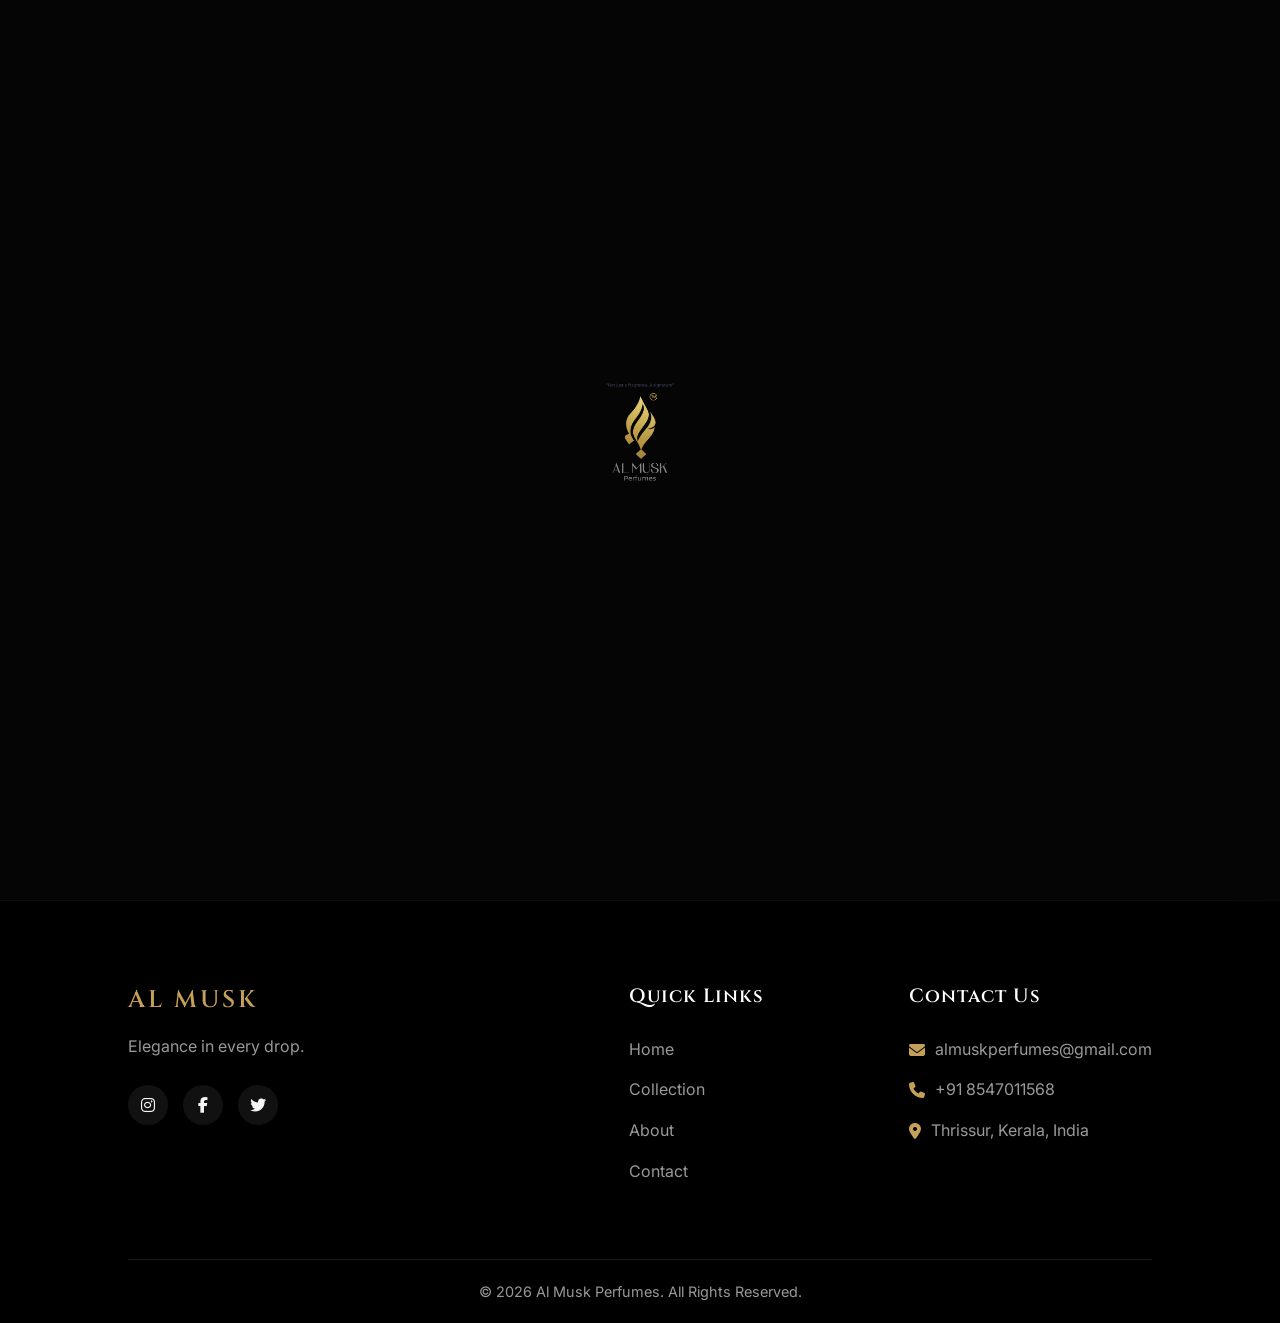
==== commit 5ac6c0da: "updated" ====
--- a/products.html
+++ b/products.html
@@ -60,6 +60,12 @@
     </header>
 
     <main class="collection-page">
+        <div class="back-to-home-container" style="max-width: 1200px; margin: 0 auto 30px auto; padding: 0 30px;">
+            <a href="index.html" class="btn outline-btn" style="padding: 10px 24px; font-size: 0.8rem; display: inline-flex; align-items: center; gap: 8px; border-radius: 30px;">
+                <i class="fa-solid fa-arrow-left"></i> Go to Home
+            </a>
+        </div>
+
         <section id="collection" class="products" style="padding-top: 0;">
             <div class="section-header">
                 <h2>All Products</h2>
